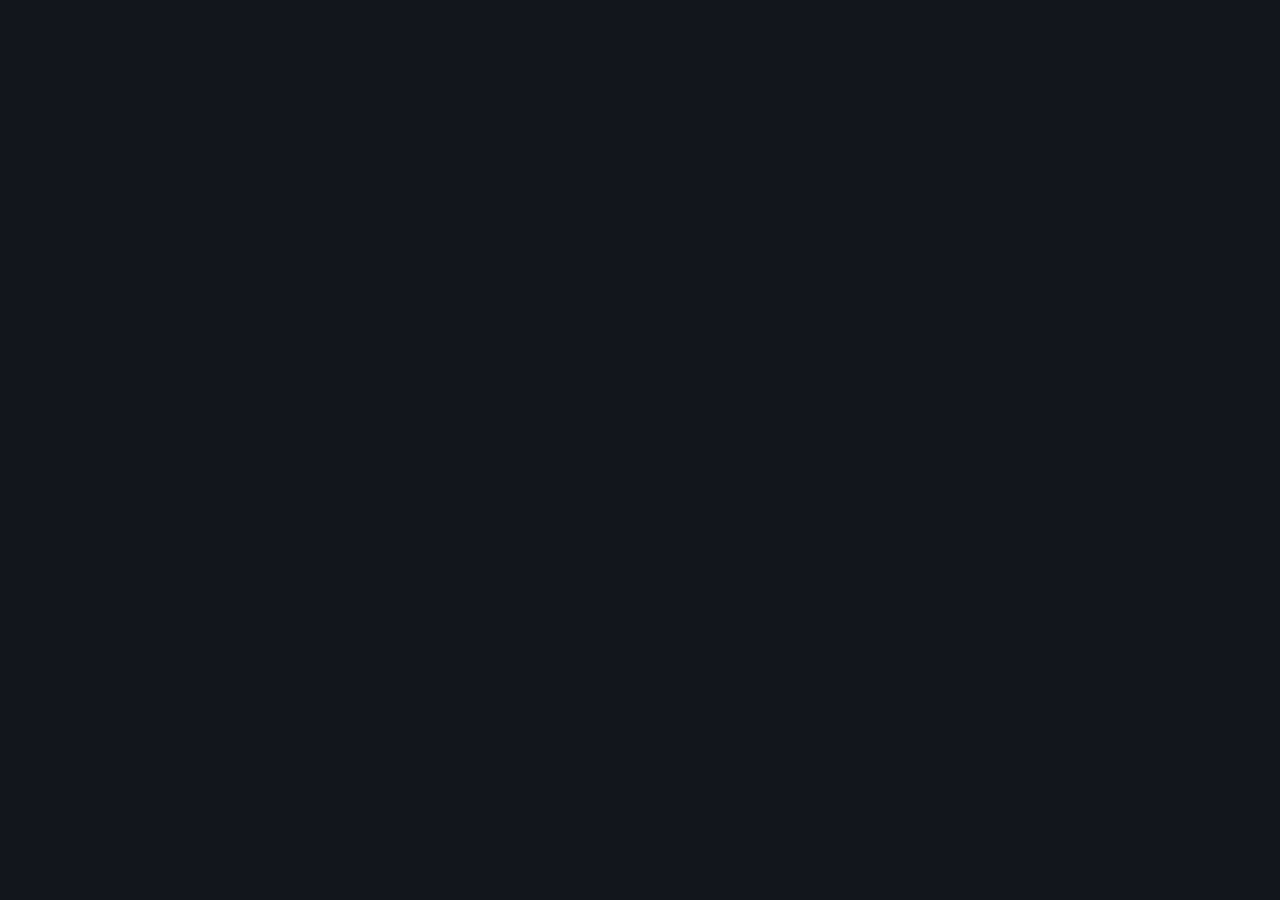
==== index.html @ 567ea0ba "update README and added data json" ====
<!DOCTYPE html>
<html lang="en">
<head>
  <meta charset="UTF-8">
  <meta name="viewport" content="width=device-width, initial-scale=1.0">
  <title>WHOAMI</title>
  <link rel="stylesheet" href="css/style.css">
</head>
<body>
  <!-- Desktop: dock on the left, windows open in #windows -->
  <div id="desktop">
    <nav id="dock"></nav>
    <main id="windows"></main>
  </div>

  <script src="js/main.js"></script>
</body>
</html>
---- css/style.css ----
/* WHOAMI — base styles
   Direction: dark blue-gray monochrome OS, orange accent, sharp corners everywhere. */

:root {
  --bg: #12161c;
  --surface: #1b2129;
  --surface-2: #242c36;
  --border: #323c48;
  --text: #d6dde6;
  --text-muted: #7d8996;
  --accent: #ff7a1a;
  --radius: 0;
  --font-ui: system-ui, sans-serif;
  --font-mono: ui-monospace, "SF Mono", Menlo, monospace;
}

*,
*::before,
*::after {
  box-sizing: border-box;
  margin: 0;
  padding: 0;
  border-radius: var(--radius);
}

html,
body {
  height: 100%;
}

body {
  background: var(--bg);
  color: var(--text);
  font-family: var(--font-ui);
}

/* TODO: #desktop, #dock, .window, .window-header ... */
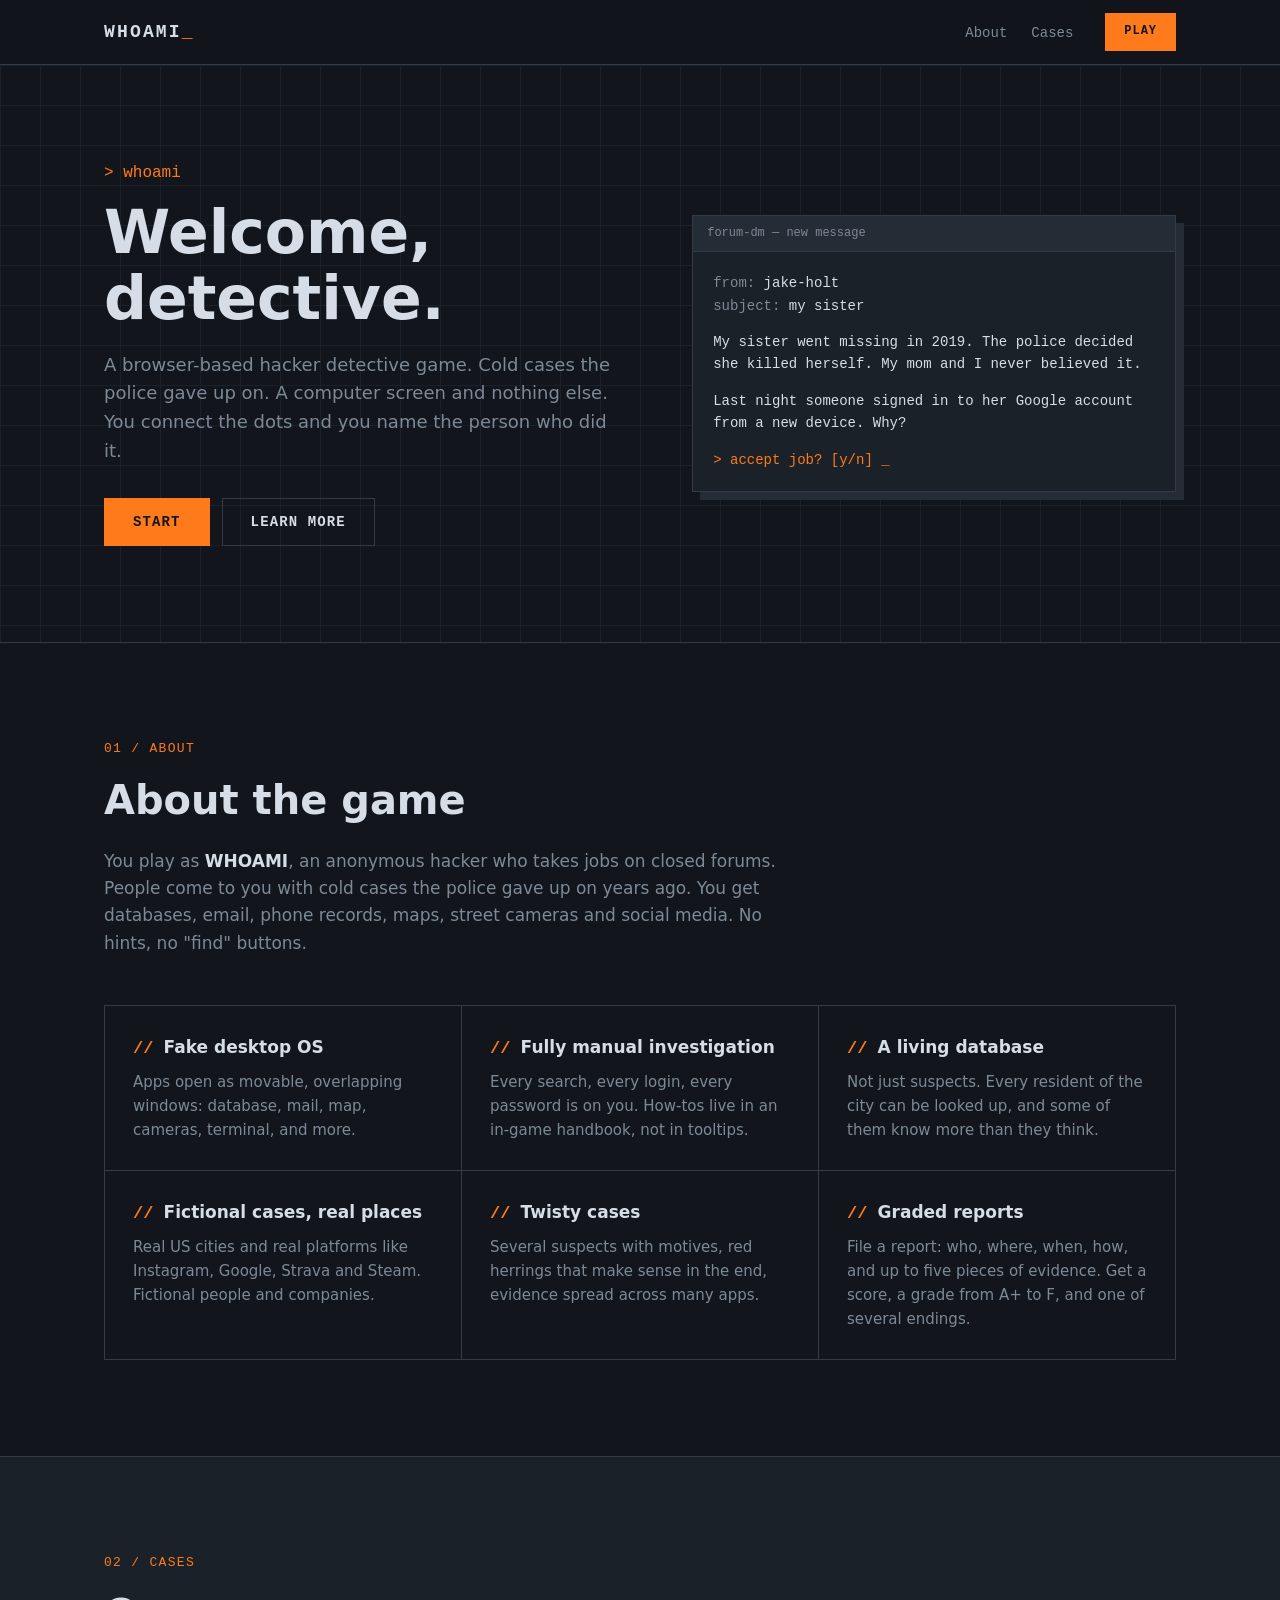
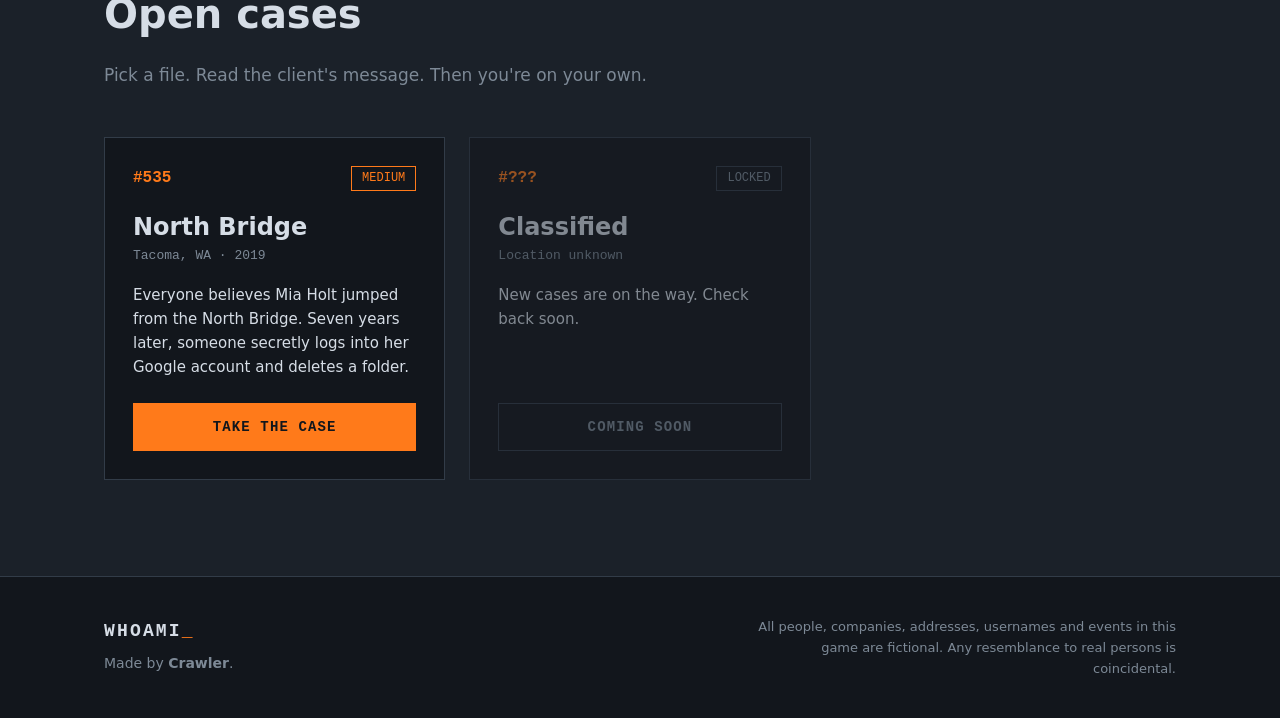
==== commit d3c6a162: "add main page" ====
--- a/index.html
+++ b/index.html
@@ -7,12 +7,145 @@
   <link rel="stylesheet" href="css/style.css">
 </head>
 <body>
-  <!-- Desktop: dock on the left, windows open in #windows -->
-  <div id="desktop">
-    <nav id="dock"></nav>
-    <main id="windows"></main>
-  </div>
+  <!-- Nav -->
+  <nav class="nav">
+    <div class="container nav-inner">
+      <a href="#" class="logo">WHOAMI<span class="cursor">_</span></a>
+      <ul class="nav-links">
+        <li><a href="#about">About</a></li>
+        <li><a href="#cases">Cases</a></li>
+      </ul>
+      <a href="#cases" class="btn btn-small" data-cursor="PLAY">Play</a>
+    </div>
+  </nav>
 
-  <script src="js/main.js"></script>
+  <!-- Header -->
+  <header class="hero">
+    <div class="container hero-inner">
+      <div class="hero-text">
+        <p class="prompt">&gt; whoami</p>
+        <h1>Welcome, detective.</h1>
+        <p class="hero-lead">
+          A browser-based hacker detective game. Cold cases the police gave up on.
+          A computer screen and nothing else. You connect the dots and you name the person who did it.
+        </p>
+        <div class="hero-actions">
+          <a href="#cases" class="btn" data-cursor="START">Start</a>
+          <a href="#about" class="btn btn-ghost" data-cursor="READ FILE">Learn more</a>
+        </div>
+      </div>
+
+      <div class="terminal" aria-hidden="true">
+        <div class="terminal-bar">
+          <span>forum-dm — new message</span>
+        </div>
+        <div class="terminal-body">
+          <p><span class="muted">from:</span> jake-holt</p>
+          <p><span class="muted">subject:</span> my sister</p>
+          <p class="terminal-msg">
+            My sister went missing in 2019. The police decided she killed herself.
+            My mom and I never believed it.
+          </p>
+          <p class="terminal-msg">
+            Last night someone signed in to her Google account from a new device. Why?
+          </p>
+          <p class="accent">&gt; accept job? [y/n] <span class="cursor">_</span></p>
+        </div>
+      </div>
+    </div>
+  </header>
+
+  <main>
+    <!-- About -->
+    <section id="about" class="section">
+      <div class="container">
+        <p class="section-label">01 / About</p>
+        <h2>About the game</h2>
+        <p class="section-lead">
+          You play as <strong>WHOAMI</strong>, an anonymous hacker who takes jobs on closed forums.
+          People come to you with cold cases the police gave up on years ago. You get databases, email,
+          phone records, maps, street cameras and social media. No hints, no "find" buttons.
+        </p>
+
+        <div class="features">
+          <article class="feature">
+            <h3>Fake desktop OS</h3>
+            <p>Apps open as movable, overlapping windows: database, mail, map, cameras, terminal, and more.</p>
+          </article>
+          <article class="feature">
+            <h3>Fully manual investigation</h3>
+            <p>Every search, every login, every password is on you. How-tos live in an in-game handbook, not in tooltips.</p>
+          </article>
+          <article class="feature">
+            <h3>A living database</h3>
+            <p>Not just suspects. Every resident of the city can be looked up, and some of them know more than they think.</p>
+          </article>
+          <article class="feature">
+            <h3>Fictional cases, real places</h3>
+            <p>Real US cities and real platforms like Instagram, Google, Strava and Steam. Fictional people and companies.</p>
+          </article>
+          <article class="feature">
+            <h3>Twisty cases</h3>
+            <p>Several suspects with motives, red herrings that make sense in the end, evidence spread across many apps.</p>
+          </article>
+          <article class="feature">
+            <h3>Graded reports</h3>
+            <p>File a report: who, where, when, how, and up to five pieces of evidence. Get a score, a grade from A+ to F, and one of several endings.</p>
+          </article>
+        </div>
+      </div>
+    </section>
+
+    <!-- Cases -->
+    <section id="cases" class="section section-alt">
+      <div class="container">
+        <p class="section-label">02 / Cases</p>
+        <h2>Open cases</h2>
+        <p class="section-lead">Pick a file. Read the client's message. Then you're on your own.</p>
+
+        <div class="cases">
+          <article class="case-card">
+            <div class="case-head">
+              <span class="case-id">#535</span>
+              <span class="tag tag-medium">Medium</span>
+            </div>
+            <h3>North Bridge</h3>
+            <p class="case-meta">Tacoma, WA · 2019</p>
+            <p class="case-summary">
+              Everyone believes Mia Holt jumped from the North Bridge. Seven years later, someone secretly
+              logs into her Google account and deletes a folder.
+            </p>
+            <a href="game.html?case=535" class="btn btn-block" data-cursor="OPEN CASE #535">Take the case</a>
+          </article>
+
+          <article class="case-card case-locked">
+            <div class="case-head">
+              <span class="case-id">#???</span>
+              <span class="tag">Locked</span>
+            </div>
+            <h3>Classified</h3>
+            <p class="case-meta">Location unknown</p>
+            <p class="case-summary">New cases are on the way. Check back soon.</p>
+            <span class="btn btn-block btn-disabled" data-cursor="ACCESS DENIED">Coming soon</span>
+          </article>
+        </div>
+      </div>
+    </section>
+  </main>
+
+  <!-- Footer -->
+  <footer class="footer">
+    <div class="container footer-inner">
+      <div>
+        <a href="#" class="logo">WHOAMI<span class="cursor">_</span></a>
+        <p class="footer-note">Made by <strong>Crawler</strong>.</p>
+      </div>
+      <p class="footer-disclaimer">
+        All people, companies, addresses, usernames and events in this game are fictional.
+        Any resemblance to real persons is coincidental.
+      </p>
+    </div>
+  </footer>
+  <script src="js/cursor.js"></script>
 </body>
 </html>
--- a/css/style.css
+++ b/css/style.css
@@ -23,15 +23,533 @@
   border-radius: var(--radius);
 }
 
-html,
-body {
-  height: 100%;
+html {
+  scroll-behavior: smooth;
+  scroll-padding-top: 64px;
 }
 
 body {
   background: var(--bg);
   color: var(--text);
   font-family: var(--font-ui);
-}
-
-/* TODO: #desktop, #dock, .window, .window-header ... */
+  line-height: 1.6;
+}
+
+a {
+  color: inherit;
+  text-decoration: none;
+}
+
+ul {
+  list-style: none;
+}
+
+.container {
+  width: 100%;
+  max-width: 1120px;
+  margin: 0 auto;
+  padding: 0 24px;
+}
+
+.muted {
+  color: var(--text-muted);
+}
+
+.accent {
+  color: var(--accent);
+}
+
+/* ---------- Buttons ---------- */
+
+.btn {
+  display: inline-block;
+  padding: 12px 28px;
+  background: var(--accent);
+  color: var(--bg);
+  border: 1px solid var(--accent);
+  font-family: var(--font-mono);
+  font-size: 14px;
+  font-weight: 700;
+  text-transform: uppercase;
+  letter-spacing: 0.08em;
+  text-align: center;
+  cursor: pointer;
+  transition: background 0.15s, color 0.15s;
+}
+
+.btn:hover {
+  background: transparent;
+  color: var(--accent);
+}
+
+.btn-ghost {
+  background: transparent;
+  color: var(--text);
+  border-color: var(--border);
+}
+
+.btn-ghost:hover {
+  color: var(--accent);
+  border-color: var(--accent);
+}
+
+.btn-small {
+  padding: 8px 18px;
+  font-size: 12px;
+}
+
+.btn-block {
+  display: block;
+  width: 100%;
+}
+
+.btn-disabled,
+.btn-disabled:hover {
+  background: transparent;
+  color: var(--text-muted);
+  border-color: var(--border);
+  cursor: not-allowed;
+}
+
+/* ---------- Logo / cursor ---------- */
+
+.logo {
+  font-family: var(--font-mono);
+  font-weight: 700;
+  font-size: 18px;
+  letter-spacing: 0.12em;
+  color: var(--text);
+}
+
+.cursor {
+  color: var(--accent);
+  animation: blink 1s steps(1) infinite;
+}
+
+@keyframes blink {
+  50% {
+    opacity: 0;
+  }
+}
+
+/* ---------- Mouse cursor (js/cursor.js) ---------- */
+
+html.has-mouse,
+html.has-mouse * {
+  cursor: none !important;
+}
+
+.mouse-frame,
+.mouse-label {
+  position: fixed;
+  top: 0;
+  left: 0;
+  z-index: 1000;
+  pointer-events: none;
+  transition: opacity 0.2s;
+}
+
+.mouse-hidden .mouse-frame,
+.mouse-hidden .mouse-label {
+  opacity: 0;
+}
+
+/* Four corner brackets */
+.mouse-frame i {
+  position: absolute;
+  width: 8px;
+  height: 8px;
+  border: 0 solid var(--accent);
+  transition: width 0.2s, height 0.2s, border-color 0.1s;
+}
+
+.mouse-frame i:nth-child(1) { top: 0; left: 0; border-top-width: 2px; border-left-width: 2px; }
+.mouse-frame i:nth-child(2) { top: 0; right: 0; border-top-width: 2px; border-right-width: 2px; }
+.mouse-frame i:nth-child(3) { bottom: 0; left: 0; border-bottom-width: 2px; border-left-width: 2px; }
+.mouse-frame i:nth-child(4) { bottom: 0; right: 0; border-bottom-width: 2px; border-right-width: 2px; }
+
+.mouse-frame.is-locked i {
+  width: 12px;
+  height: 12px;
+}
+
+.mouse-frame.is-down i {
+  border-color: var(--text);
+}
+
+.mouse-frame.is-denied i {
+  border-color: var(--text-muted);
+}
+
+.mouse-label {
+  font-family: var(--font-mono);
+  font-size: 10px;
+  letter-spacing: 0.08em;
+  color: var(--text-muted);
+  white-space: nowrap;
+}
+
+.mouse-label.is-locked {
+  color: var(--accent);
+}
+
+/* ---------- Nav ---------- */
+
+.nav {
+  position: sticky;
+  top: 0;
+  z-index: 10;
+  background: rgba(18, 22, 28, 0.92);
+  backdrop-filter: blur(6px);
+  border-bottom: 1px solid var(--border);
+}
+
+.nav-inner {
+  display: flex;
+  align-items: center;
+  gap: 32px;
+  height: 64px;
+}
+
+.nav-links {
+  display: flex;
+  gap: 24px;
+  margin-left: auto;
+}
+
+.nav-links a {
+  font-family: var(--font-mono);
+  font-size: 14px;
+  color: var(--text-muted);
+  transition: color 0.15s;
+}
+
+.nav-links a:hover {
+  color: var(--accent);
+}
+
+/* ---------- Header / hero ---------- */
+
+.hero {
+  padding: 96px 0;
+  border-bottom: 1px solid var(--border);
+  background-image:
+    linear-gradient(var(--surface) 1px, transparent 1px),
+    linear-gradient(90deg, var(--surface) 1px, transparent 1px);
+  background-size: 40px 40px;
+}
+
+.hero-inner {
+  display: grid;
+  grid-template-columns: 1.1fr 1fr;
+  gap: 56px;
+  align-items: center;
+}
+
+.prompt {
+  font-family: var(--font-mono);
+  color: var(--accent);
+  margin-bottom: 12px;
+}
+
+.hero h1 {
+  font-size: clamp(36px, 6vw, 60px);
+  line-height: 1.1;
+  margin-bottom: 20px;
+}
+
+.hero-lead {
+  max-width: 520px;
+  font-size: 18px;
+  color: var(--text-muted);
+  margin-bottom: 32px;
+}
+
+.hero-actions {
+  display: flex;
+  flex-wrap: wrap;
+  gap: 12px;
+}
+
+/* Fake terminal window */
+
+.terminal {
+  background: var(--surface);
+  border: 1px solid var(--border);
+  box-shadow: 8px 8px 0 var(--surface-2);
+  font-family: var(--font-mono);
+  font-size: 14px;
+}
+
+.terminal-bar {
+  padding: 8px 14px;
+  background: var(--surface-2);
+  border-bottom: 1px solid var(--border);
+  color: var(--text-muted);
+  font-size: 12px;
+}
+
+.terminal-body {
+  padding: 20px;
+}
+
+.terminal-msg {
+  margin: 14px 0;
+  color: var(--text);
+}
+
+/* ---------- Sections ---------- */
+
+.section {
+  padding: 96px 0;
+}
+
+.section-alt {
+  background: var(--surface);
+  border-top: 1px solid var(--border);
+  border-bottom: 1px solid var(--border);
+}
+
+.section-label {
+  font-family: var(--font-mono);
+  font-size: 13px;
+  color: var(--accent);
+  text-transform: uppercase;
+  letter-spacing: 0.1em;
+  margin-bottom: 8px;
+}
+
+.section h2 {
+  font-size: clamp(28px, 4vw, 40px);
+  margin-bottom: 16px;
+}
+
+.section-lead {
+  max-width: 680px;
+  color: var(--text-muted);
+  font-size: 17px;
+  margin-bottom: 48px;
+}
+
+.section-lead strong {
+  color: var(--text);
+}
+
+/* About: features */
+
+.features {
+  display: grid;
+  grid-template-columns: repeat(3, 1fr);
+  gap: 1px;
+  background: var(--border);
+  border: 1px solid var(--border);
+}
+
+.feature {
+  padding: 28px;
+  background: var(--bg);
+  transition: background 0.15s;
+}
+
+.feature:hover {
+  background: var(--surface);
+}
+
+.feature h3 {
+  font-size: 17px;
+  margin-bottom: 8px;
+}
+
+.feature h3::before {
+  content: "// ";
+  font-family: var(--font-mono);
+  color: var(--accent);
+}
+
+.feature p {
+  color: var(--text-muted);
+  font-size: 15px;
+}
+
+/* Cases */
+
+.cases {
+  display: grid;
+  grid-template-columns: repeat(auto-fill, minmax(300px, 1fr));
+  gap: 24px;
+}
+
+.case-card {
+  display: flex;
+  flex-direction: column;
+  padding: 28px;
+  background: var(--bg);
+  border: 1px solid var(--border);
+  transition: border-color 0.15s;
+}
+
+.case-card:not(.case-locked):hover {
+  border-color: var(--accent);
+}
+
+.case-head {
+  display: flex;
+  justify-content: space-between;
+  align-items: center;
+  margin-bottom: 16px;
+}
+
+.case-id {
+  font-family: var(--font-mono);
+  color: var(--accent);
+  font-weight: 700;
+}
+
+.tag {
+  padding: 2px 10px;
+  border: 1px solid var(--border);
+  font-family: var(--font-mono);
+  font-size: 12px;
+  text-transform: uppercase;
+  color: var(--text-muted);
+}
+
+.tag-medium {
+  border-color: var(--accent);
+  color: var(--accent);
+}
+
+.case-card h3 {
+  font-size: 24px;
+}
+
+.case-meta {
+  font-family: var(--font-mono);
+  font-size: 13px;
+  color: var(--text-muted);
+  margin-bottom: 16px;
+}
+
+.case-summary {
+  flex: 1;
+  margin-bottom: 24px;
+  font-size: 15px;
+}
+
+.case-locked {
+  opacity: 0.55;
+}
+
+/* ---------- Footer ---------- */
+
+.footer {
+  padding: 40px 0;
+}
+
+.footer-inner {
+  display: flex;
+  justify-content: space-between;
+  align-items: flex-start;
+  gap: 32px;
+}
+
+.footer-note {
+  margin-top: 6px;
+  font-size: 14px;
+  color: var(--text-muted);
+}
+
+.footer-disclaimer {
+  max-width: 420px;
+  font-size: 13px;
+  color: var(--text-muted);
+  text-align: right;
+}
+
+/* ---------- Game page ---------- */
+
+body.game {
+  display: flex;
+  flex-direction: column;
+  height: 100vh;
+  overflow: hidden;
+}
+
+.case-title {
+  margin-right: auto;
+  font-family: var(--font-mono);
+  font-size: 14px;
+  color: var(--text-muted);
+}
+
+#desktop {
+  flex: 1;
+  display: flex;
+  min-height: 0;
+}
+
+#dock {
+  width: 64px;
+  background: var(--surface);
+  border-right: 1px solid var(--border);
+}
+
+#windows {
+  position: relative;
+  flex: 1;
+  display: flex;
+  align-items: center;
+  justify-content: center;
+}
+
+.desktop-placeholder {
+  font-family: var(--font-mono);
+  color: var(--text-muted);
+}
+
+/* ---------- Responsive ---------- */
+
+@media (max-width: 900px) {
+  .hero-inner {
+    grid-template-columns: 1fr;
+  }
+
+  .features {
+    grid-template-columns: repeat(2, 1fr);
+  }
+}
+
+@media (max-width: 600px) {
+  .container {
+    padding: 0 16px;
+  }
+
+  .nav-inner {
+    gap: 16px;
+  }
+
+  .nav-links {
+    gap: 16px;
+  }
+
+  .hero,
+  .section {
+    padding: 64px 0;
+  }
+
+  .features {
+    grid-template-columns: 1fr;
+  }
+
+  .cases {
+    grid-template-columns: 1fr;
+  }
+
+  .footer-inner {
+    flex-direction: column;
+  }
+
+  .footer-disclaimer {
+    text-align: left;
+  }
+}
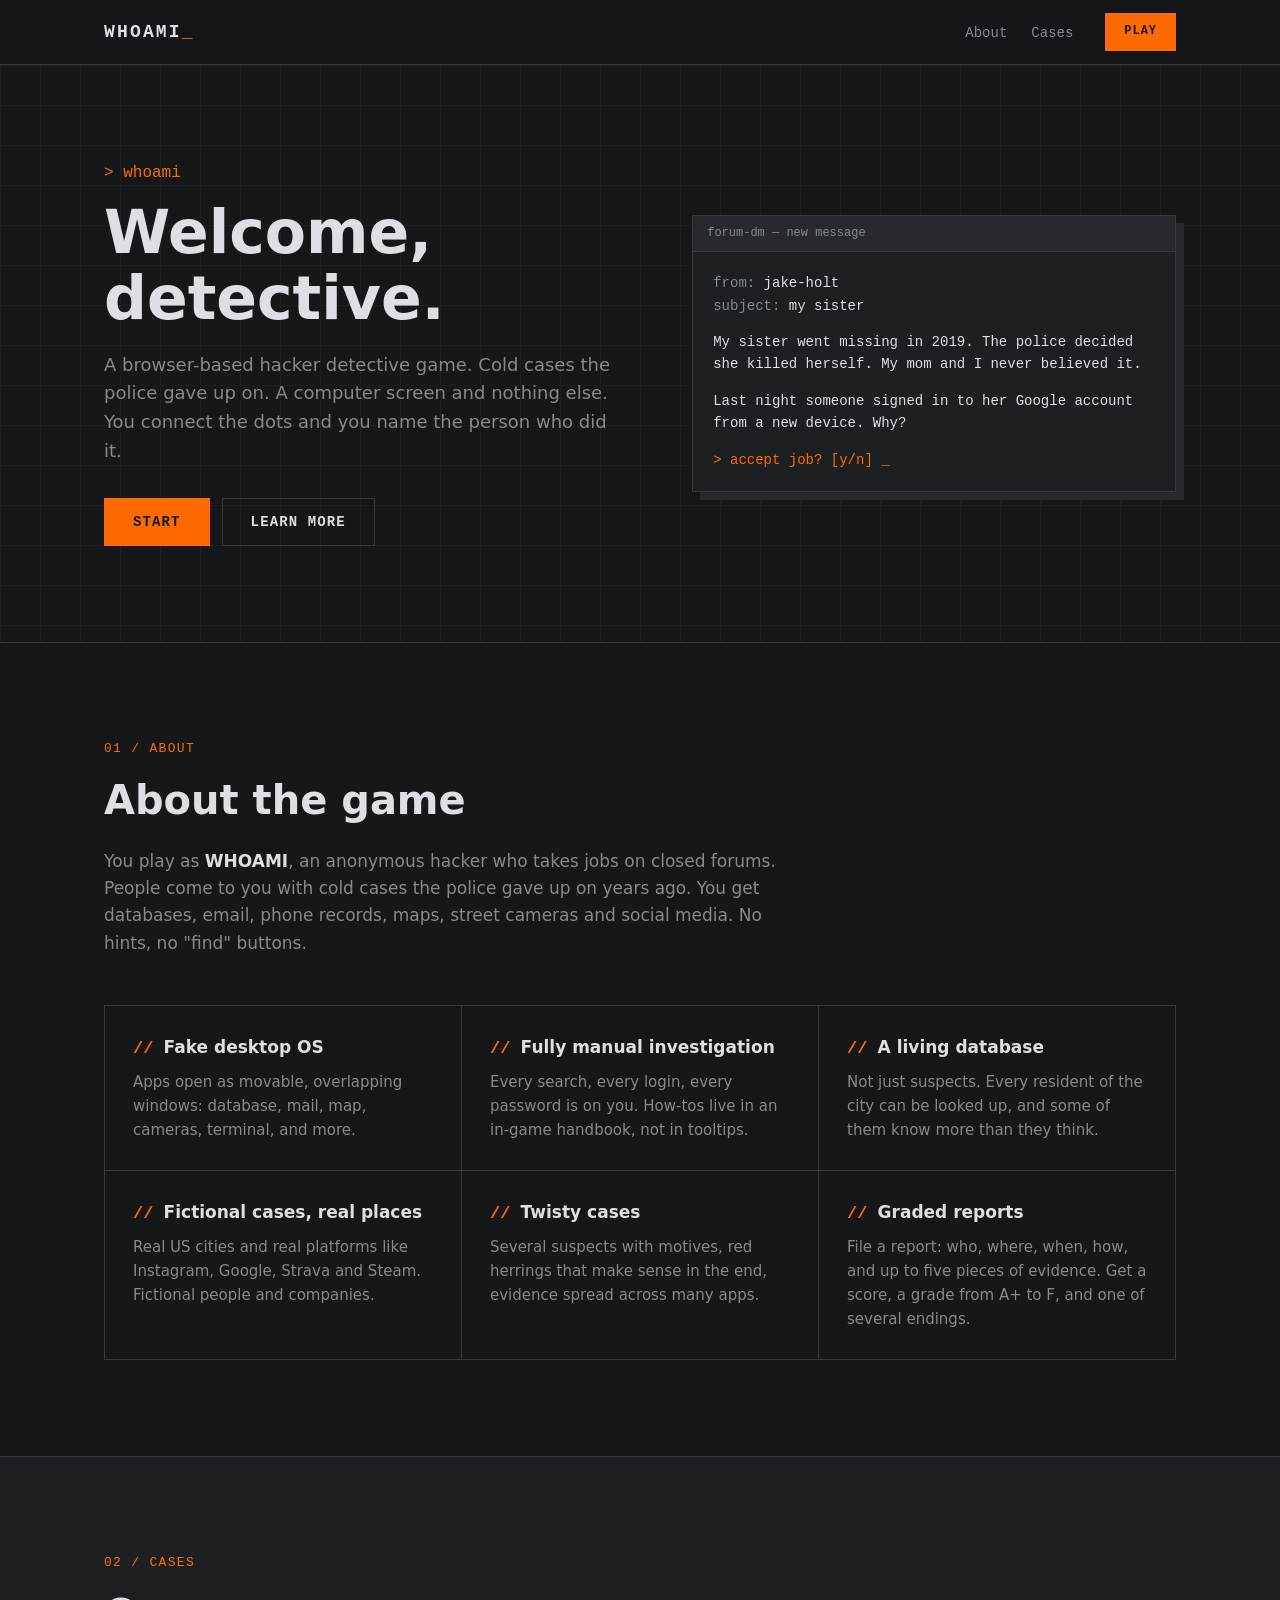
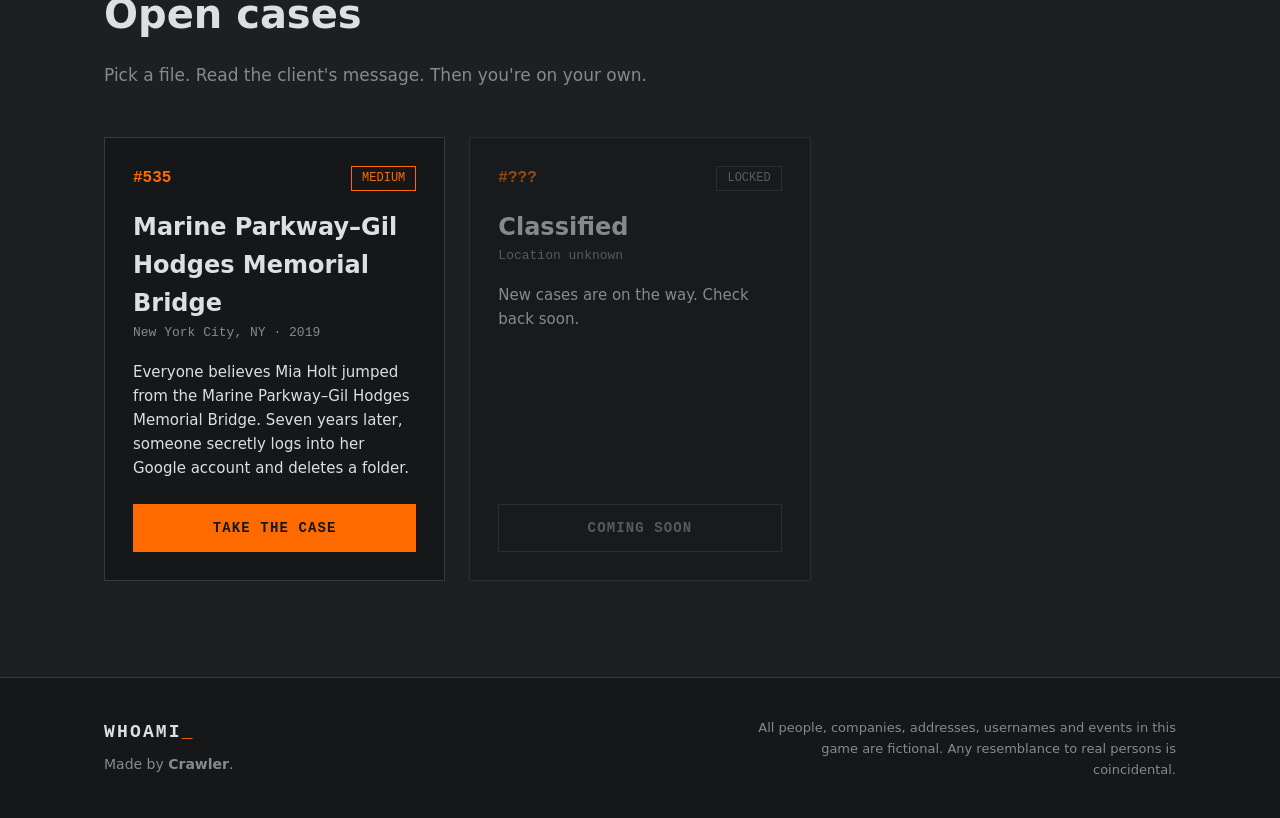
==== commit 28332c25: "add map and change city name" ====
--- a/index.html
+++ b/index.html
@@ -109,10 +109,10 @@
               <span class="case-id">#535</span>
               <span class="tag tag-medium">Medium</span>
             </div>
-            <h3>North Bridge</h3>
-            <p class="case-meta">Tacoma, WA · 2019</p>
+            <h3>Marine Parkway–Gil Hodges Memorial Bridge</h3>
+            <p class="case-meta">New York City, NY · 2019</p>
             <p class="case-summary">
-              Everyone believes Mia Holt jumped from the North Bridge. Seven years later, someone secretly
+              Everyone believes Mia Holt jumped from the Marine Parkway–Gil Hodges Memorial Bridge. Seven years later, someone secretly
               logs into her Google account and deletes a folder.
             </p>
             <a href="game.html?case=535" class="btn btn-block" data-cursor="OPEN CASE #535">Take the case</a>
--- a/css/style.css
+++ b/css/style.css
@@ -1,14 +1,14 @@
 /* WHOAMI — base styles
-   Direction: dark blue-gray monochrome OS, orange accent, sharp corners everywhere. */
+   Direction: dark gray monochrome OS (faint blue tint), orange accent, sharp corners everywhere. */
 
 :root {
-  --bg: #12161c;
-  --surface: #1b2129;
-  --surface-2: #242c36;
-  --border: #323c48;
-  --text: #d6dde6;
-  --text-muted: #7d8996;
-  --accent: #ff7a1a;
+  --bg: #151719;
+  --surface: #1d2023;
+  --surface-2: #26292d;
+  --border: #363a3f;
+  --text: #dcdfe3;
+  --text-muted: #858a91;
+  --accent: #ff6a00;
   --radius: 0;
   --font-ui: system-ui, sans-serif;
   --font-mono: ui-monospace, "SF Mono", Menlo, monospace;
@@ -139,6 +139,7 @@
   cursor: none !important;
 }
 
+.mouse-dot,
 .mouse-frame,
 .mouse-label {
   position: fixed;
@@ -149,9 +150,17 @@
   transition: opacity 0.2s;
 }
 
+.mouse-hidden .mouse-dot,
 .mouse-hidden .mouse-frame,
 .mouse-hidden .mouse-label {
   opacity: 0;
+}
+
+.mouse-dot {
+  width: 4px;
+  height: 4px;
+  margin: -2px 0 0 -2px;
+  background: var(--accent);
 }
 
 /* Four corner brackets */
@@ -199,7 +208,7 @@
   position: sticky;
   top: 0;
   z-index: 10;
-  background: rgba(18, 22, 28, 0.92);
+  background: rgba(21, 23, 25, 0.92);
   backdrop-filter: blur(6px);
   border-bottom: 1px solid var(--border);
 }
@@ -465,91 +474,3 @@
   color: var(--text-muted);
   text-align: right;
 }
-
-/* ---------- Game page ---------- */
-
-body.game {
-  display: flex;
-  flex-direction: column;
-  height: 100vh;
-  overflow: hidden;
-}
-
-.case-title {
-  margin-right: auto;
-  font-family: var(--font-mono);
-  font-size: 14px;
-  color: var(--text-muted);
-}
-
-#desktop {
-  flex: 1;
-  display: flex;
-  min-height: 0;
-}
-
-#dock {
-  width: 64px;
-  background: var(--surface);
-  border-right: 1px solid var(--border);
-}
-
-#windows {
-  position: relative;
-  flex: 1;
-  display: flex;
-  align-items: center;
-  justify-content: center;
-}
-
-.desktop-placeholder {
-  font-family: var(--font-mono);
-  color: var(--text-muted);
-}
-
-/* ---------- Responsive ---------- */
-
-@media (max-width: 900px) {
-  .hero-inner {
-    grid-template-columns: 1fr;
-  }
-
-  .features {
-    grid-template-columns: repeat(2, 1fr);
-  }
-}
-
-@media (max-width: 600px) {
-  .container {
-    padding: 0 16px;
-  }
-
-  .nav-inner {
-    gap: 16px;
-  }
-
-  .nav-links {
-    gap: 16px;
-  }
-
-  .hero,
-  .section {
-    padding: 64px 0;
-  }
-
-  .features {
-    grid-template-columns: 1fr;
-  }
-
-  .cases {
-    grid-template-columns: 1fr;
-  }
-
-  .footer-inner {
-    flex-direction: column;
-  }
-
-  .footer-disclaimer {
-    text-align: left;
-  }
-}
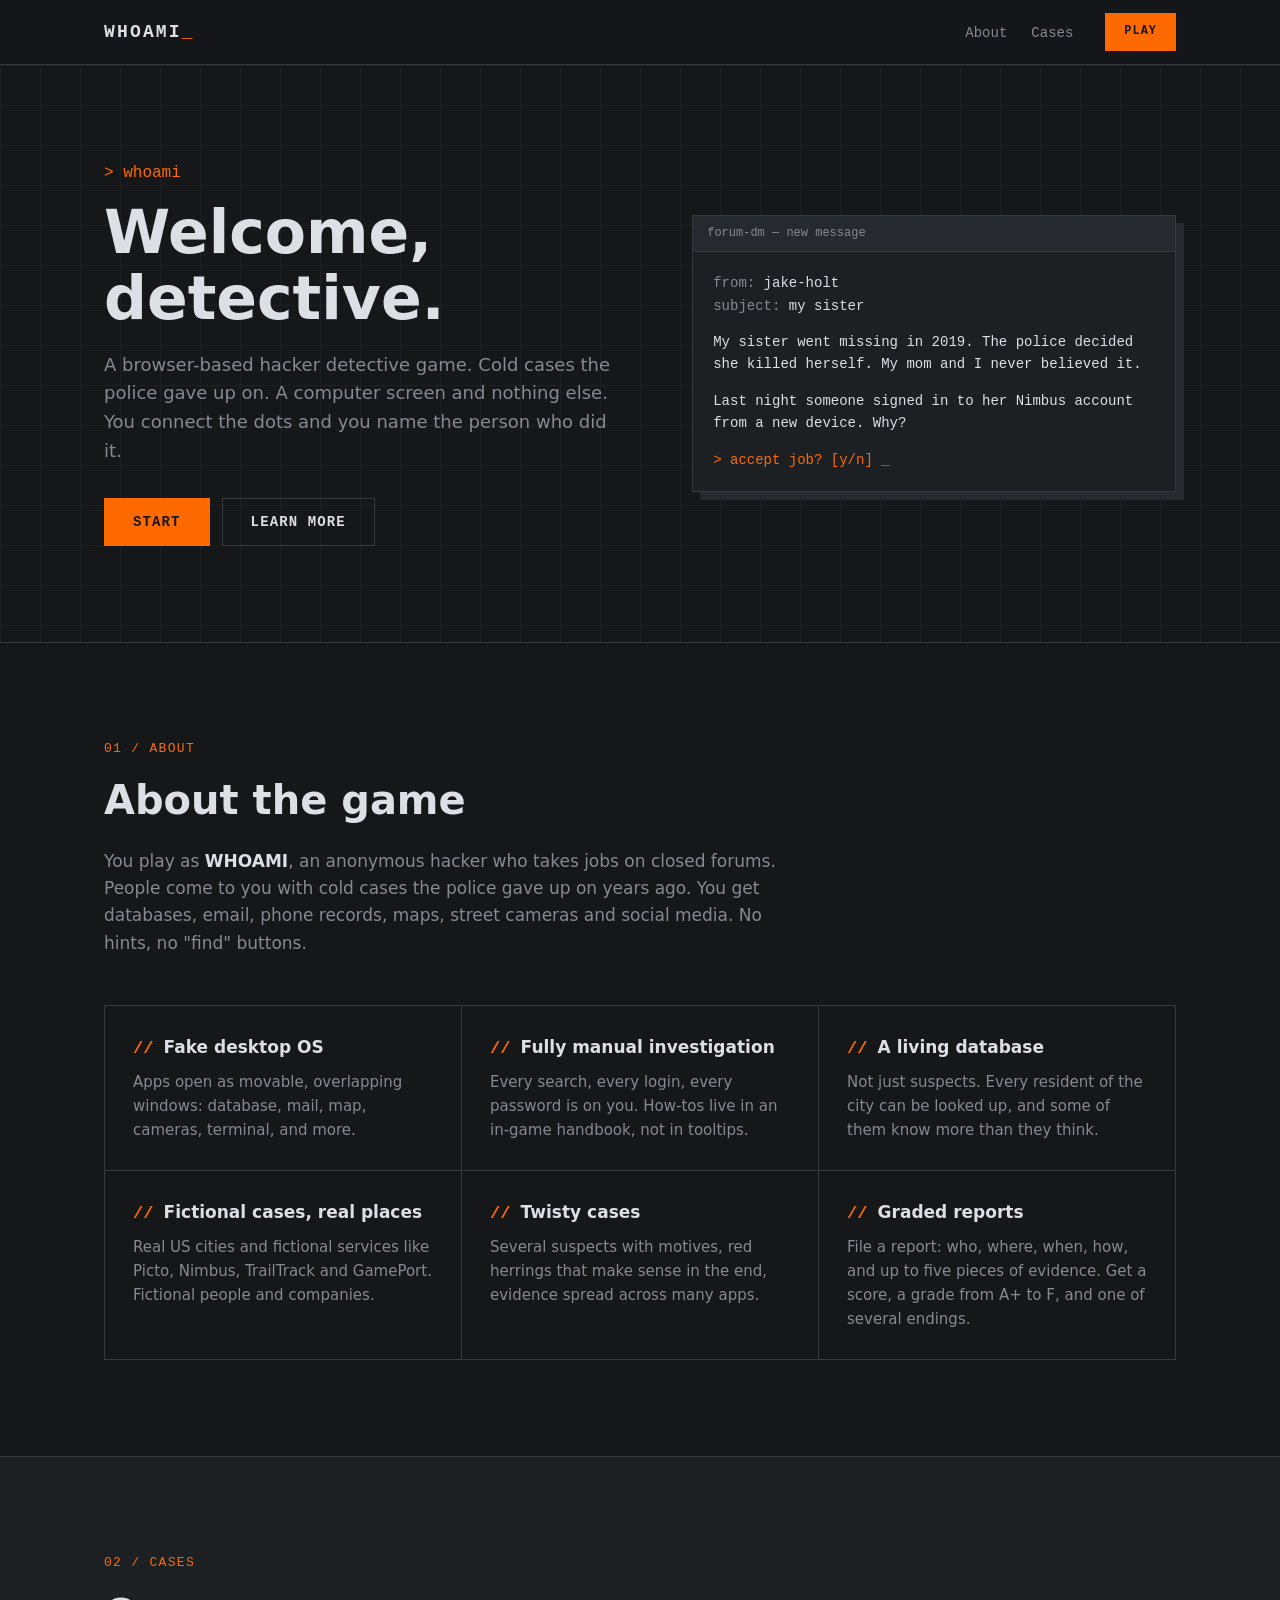
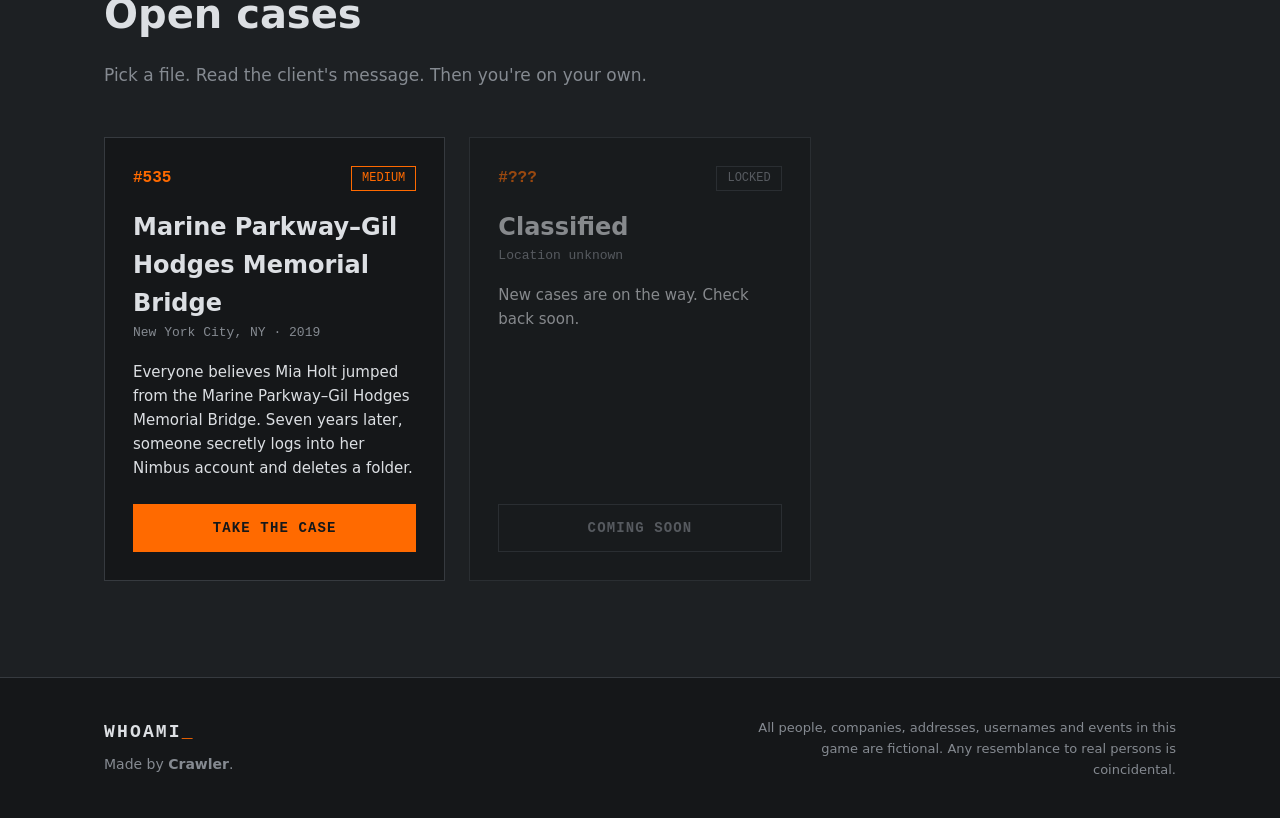
==== commit 5adb9d95: "change social media names & update browser" ====
--- a/index.html
+++ b/index.html
@@ -47,7 +47,7 @@
             My mom and I never believed it.
           </p>
           <p class="terminal-msg">
-            Last night someone signed in to her Google account from a new device. Why?
+            Last night someone signed in to her Nimbus account from a new device. Why?
           </p>
           <p class="accent">&gt; accept job? [y/n] <span class="cursor">_</span></p>
         </div>
@@ -82,7 +82,7 @@
           </article>
           <article class="feature">
             <h3>Fictional cases, real places</h3>
-            <p>Real US cities and real platforms like Instagram, Google, Strava and Steam. Fictional people and companies.</p>
+            <p>Real US cities and fictional services like Picto, Nimbus, TrailTrack and GamePort. Fictional people and companies.</p>
           </article>
           <article class="feature">
             <h3>Twisty cases</h3>
@@ -113,7 +113,7 @@
             <p class="case-meta">New York City, NY · 2019</p>
             <p class="case-summary">
               Everyone believes Mia Holt jumped from the Marine Parkway–Gil Hodges Memorial Bridge. Seven years later, someone secretly
-              logs into her Google account and deletes a folder.
+              logs into her Nimbus account and deletes a folder.
             </p>
             <a href="game.html?case=535" class="btn btn-block" data-cursor="OPEN CASE #535">Take the case</a>
           </article>
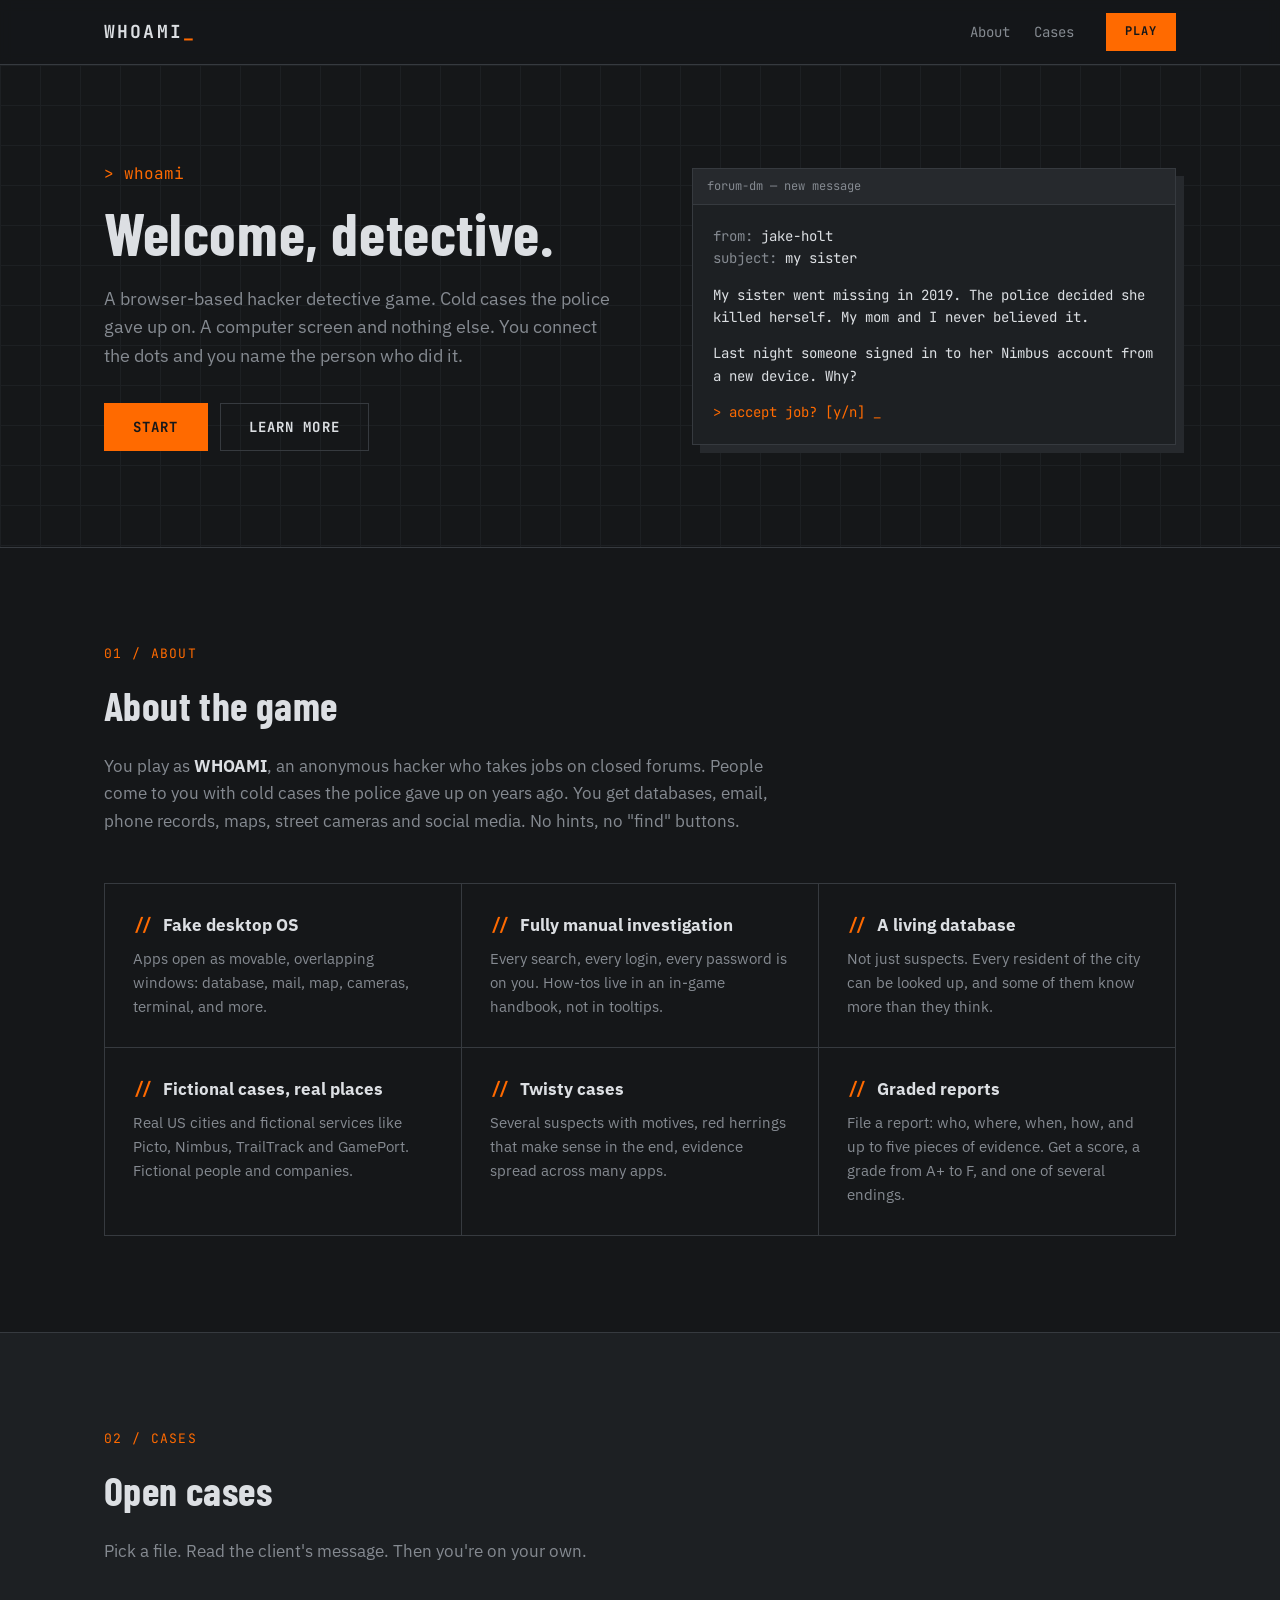
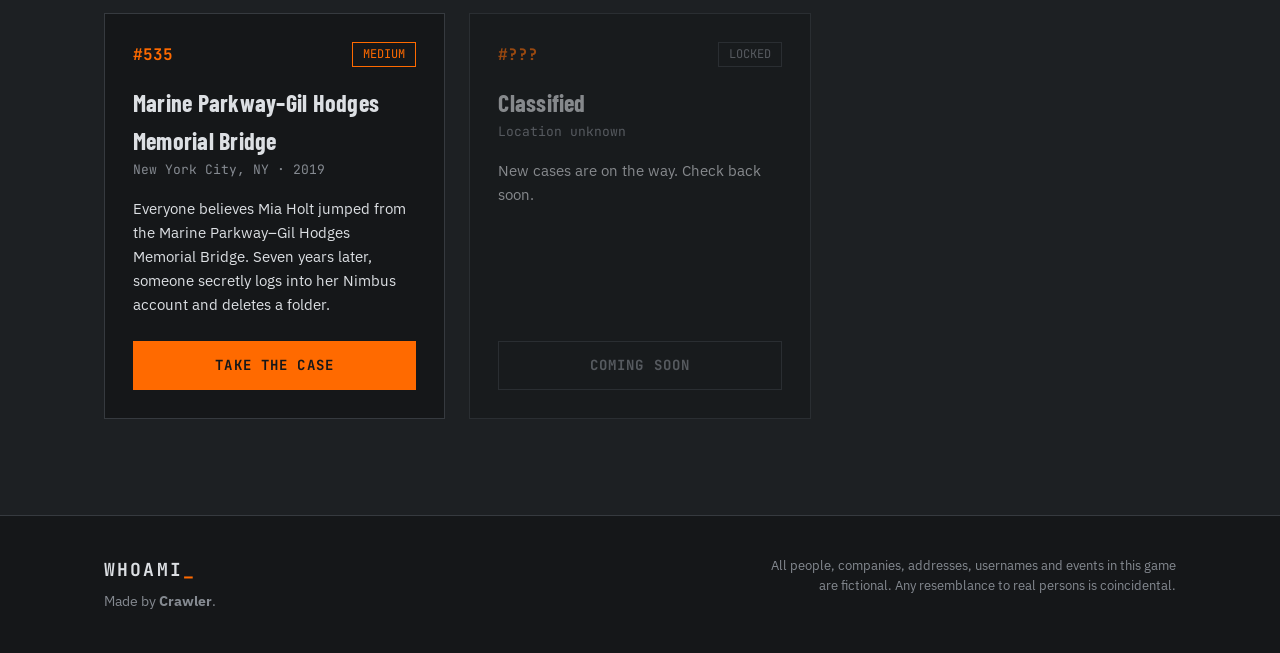
==== commit 51a26f4c: "change/fix existing code" ====
--- a/index.html
+++ b/index.html
@@ -4,6 +4,12 @@
   <meta charset="UTF-8">
   <meta name="viewport" content="width=device-width, initial-scale=1.0">
   <title>WHOAMI</title>
+
+  <!-- Fonts: Barlow Condensed (headings), IBM Plex Sans (UI), JetBrains Mono (labels, data) -->
+  <link rel="preconnect" href="https://fonts.googleapis.com">
+  <link rel="preconnect" href="https://fonts.gstatic.com" crossorigin>
+  <link rel="stylesheet" href="https://fonts.googleapis.com/css2?family=Barlow+Condensed:wght@600;700&family=IBM+Plex+Sans:wght@400;500;600&family=JetBrains+Mono:wght@400;500;700&display=swap">
+
   <link rel="stylesheet" href="css/style.css">
 </head>
 <body>
--- a/css/style.css
+++ b/css/style.css
@@ -10,8 +10,11 @@
   --text-muted: #858a91;
   --accent: #ff6a00;
   --radius: 0;
-  --font-ui: system-ui, sans-serif;
-  --font-mono: ui-monospace, "SF Mono", Menlo, monospace;
+  /* The three WHOAMI fonts, used by the site, the game (os.css) and the map:
+     Barlow Condensed for headings, IBM Plex Sans for UI text, JetBrains Mono for labels and data. */
+  --font-display: "Barlow Condensed", sans-serif;
+  --font-ui: "IBM Plex Sans", system-ui, sans-serif;
+  --font-mono: "JetBrains Mono", ui-monospace, monospace;
 }
 
 *,
@@ -261,6 +264,14 @@
   margin-bottom: 12px;
 }
 
+.hero h1,
+.section h2,
+.case-card h3 {
+  font-family: var(--font-display);
+  font-weight: 700;
+  letter-spacing: 0.01em;
+}
+
 .hero h1 {
   font-size: clamp(36px, 6vw, 60px);
   line-height: 1.1;
